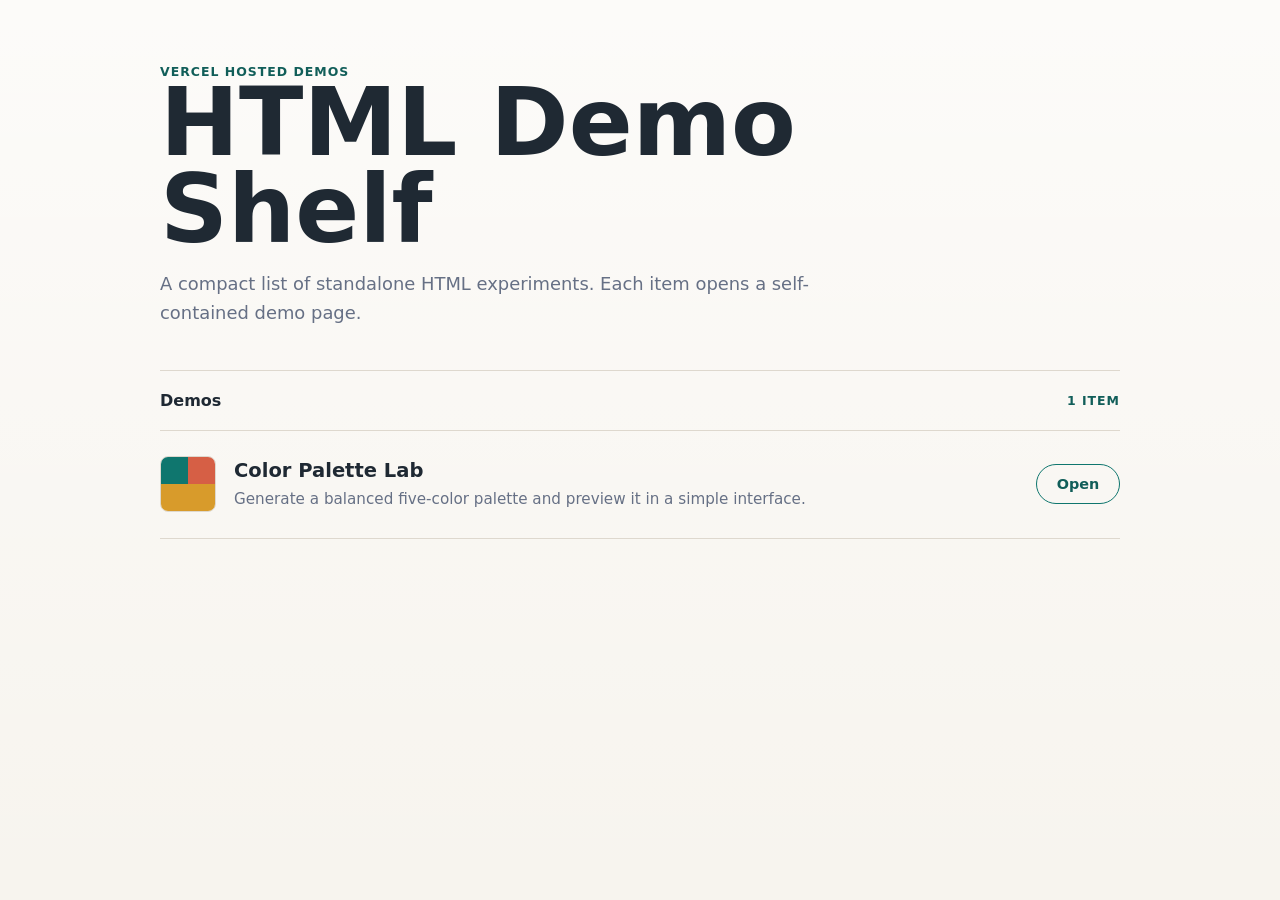
==== index.html @ b2cb9e9e "Create Vercel demo shelf" ====
<!doctype html>
<html lang="en">
  <head>
    <meta charset="utf-8">
    <meta name="viewport" content="width=device-width, initial-scale=1">
    <meta name="description" content="A curated index of standalone HTML demos.">
    <title>HTML Demo Shelf</title>
    <link rel="stylesheet" href="/styles.css">
  </head>
  <body>
    <main class="shell">
      <header class="masthead">
        <p class="eyebrow">Vercel hosted demos</p>
        <h1>HTML Demo Shelf</h1>
        <p class="intro">
          A compact list of standalone HTML experiments. Each item opens a self-contained demo page.
        </p>
      </header>

      <section class="demo-list" aria-labelledby="demo-list-title">
        <div class="section-heading">
          <h2 id="demo-list-title">Demos</h2>
          <span class="count">1 item</span>
        </div>

        <a class="demo-row" href="/demos/color-palette-lab/">
          <span class="demo-icon" aria-hidden="true">
            <span></span>
            <span></span>
            <span></span>
          </span>
          <span class="demo-copy">
            <strong>Color Palette Lab</strong>
            <small>Generate a balanced five-color palette and preview it in a simple interface.</small>
          </span>
          <span class="demo-action" aria-hidden="true">Open</span>
        </a>
      </section>
    </main>
  </body>
</html>
---- styles.css ----
:root {
  color-scheme: light;
  --bg: #f7f4ee;
  --surface: #ffffff;
  --ink: #1f2933;
  --muted: #667085;
  --line: #ded8ce;
  --accent: #0f766e;
  --accent-strong: #115e59;
  --coral: #d65f45;
  --gold: #d89b2b;
  --blue: #3a6ea5;
  font-family:
    Inter, ui-sans-serif, system-ui, -apple-system, BlinkMacSystemFont, "Segoe UI",
    sans-serif;
}

* {
  box-sizing: border-box;
}

body {
  min-height: 100vh;
  margin: 0;
  background:
    linear-gradient(180deg, rgba(255, 255, 255, 0.66), rgba(255, 255, 255, 0)),
    var(--bg);
  color: var(--ink);
}

a {
  color: inherit;
}

.shell {
  width: min(960px, calc(100% - 32px));
  margin: 0 auto;
  padding: 64px 0;
}

.masthead {
  max-width: 720px;
  padding-bottom: 42px;
}

.eyebrow,
.count {
  margin: 0;
  color: var(--accent-strong);
  font-size: 0.78rem;
  font-weight: 800;
  letter-spacing: 0.08em;
  text-transform: uppercase;
}

h1,
h2,
p {
  margin-top: 0;
}

h1 {
  margin-bottom: 16px;
  font-size: clamp(2.75rem, 8vw, 5.9rem);
  line-height: 0.92;
  letter-spacing: 0;
}

.intro {
  margin-bottom: 0;
  color: var(--muted);
  font-size: 1.12rem;
  line-height: 1.65;
}

.demo-list {
  border-top: 1px solid var(--line);
}

.section-heading {
  display: flex;
  align-items: center;
  justify-content: space-between;
  gap: 16px;
  padding: 20px 0;
  border-bottom: 1px solid var(--line);
}

.section-heading h2 {
  margin: 0;
  font-size: 1rem;
}

.demo-row {
  display: grid;
  grid-template-columns: 56px minmax(0, 1fr) auto;
  gap: 18px;
  align-items: center;
  min-height: 108px;
  padding: 20px 0;
  border-bottom: 1px solid var(--line);
  text-decoration: none;
}

.demo-row:focus-visible {
  outline: 3px solid rgba(15, 118, 110, 0.35);
  outline-offset: 8px;
}

.demo-row:hover .demo-action {
  background: var(--accent);
  color: #ffffff;
}

.demo-icon {
  display: grid;
  grid-template-columns: repeat(2, 1fr);
  grid-template-rows: repeat(2, 1fr);
  width: 56px;
  height: 56px;
  overflow: hidden;
  border: 1px solid var(--line);
  border-radius: 8px;
  background: var(--surface);
}

.demo-icon span:nth-child(1) {
  background: var(--accent);
}

.demo-icon span:nth-child(2) {
  background: var(--coral);
}

.demo-icon span:nth-child(3) {
  grid-column: span 2;
  background: var(--gold);
}

.demo-copy {
  display: grid;
  gap: 6px;
  min-width: 0;
}

.demo-copy strong {
  font-size: 1.22rem;
}

.demo-copy small {
  color: var(--muted);
  font-size: 0.95rem;
  line-height: 1.45;
}

.demo-action {
  display: inline-flex;
  align-items: center;
  justify-content: center;
  min-width: 84px;
  min-height: 40px;
  padding: 0 18px;
  border: 1px solid var(--accent);
  border-radius: 999px;
  color: var(--accent-strong);
  font-size: 0.9rem;
  font-weight: 750;
  transition:
    background 160ms ease,
    color 160ms ease;
}

@media (max-width: 640px) {
  .shell {
    width: min(100% - 24px, 960px);
    padding: 42px 0;
  }

  .demo-row {
    grid-template-columns: 48px minmax(0, 1fr);
  }

  .demo-icon {
    width: 48px;
    height: 48px;
  }

  .demo-action {
    grid-column: 2;
    width: fit-content;
  }
}
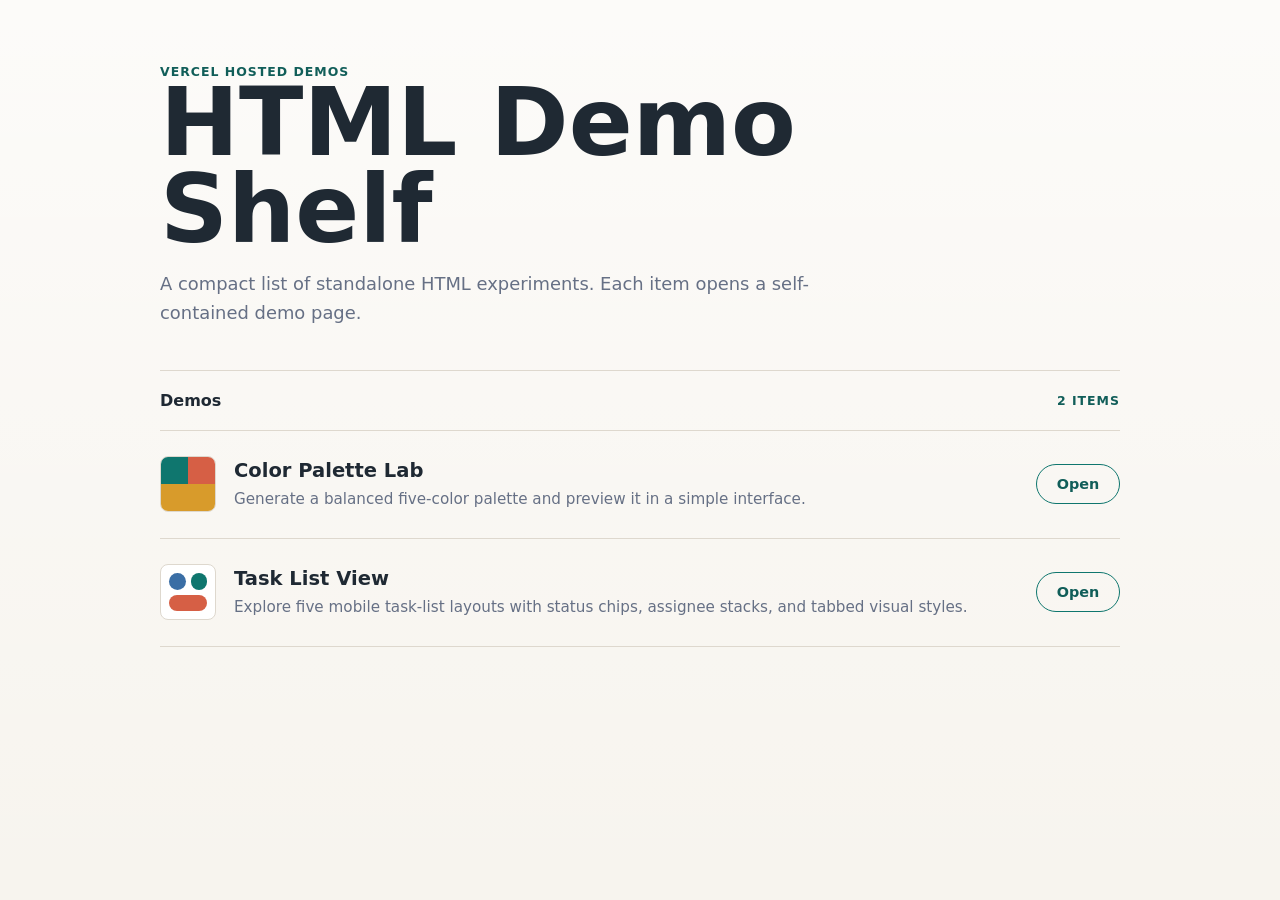
==== commit ee0e3e12: "Add task list view demo" ====
--- a/index.html
+++ b/index.html
@@ -20,7 +20,7 @@
       <section class="demo-list" aria-labelledby="demo-list-title">
         <div class="section-heading">
           <h2 id="demo-list-title">Demos</h2>
-          <span class="count">1 item</span>
+          <span class="count">2 items</span>
         </div>
 
         <a class="demo-row" href="/demos/color-palette-lab/">
@@ -35,6 +35,19 @@
           </span>
           <span class="demo-action" aria-hidden="true">Open</span>
         </a>
+
+        <a class="demo-row task-demo" href="/demos/task-list-view/">
+          <span class="demo-icon task-icon" aria-hidden="true">
+            <span></span>
+            <span></span>
+            <span></span>
+          </span>
+          <span class="demo-copy">
+            <strong>Task List View</strong>
+            <small>Explore five mobile task-list layouts with status chips, assignee stacks, and tabbed visual styles.</small>
+          </span>
+          <span class="demo-action" aria-hidden="true">Open</span>
+        </a>
       </section>
     </main>
   </body>
--- a/styles.css
+++ b/styles.css
@@ -137,6 +137,27 @@
   background: var(--gold);
 }
 
+.task-icon {
+  gap: 5px;
+  padding: 8px;
+}
+
+.task-icon span {
+  border-radius: 999px;
+}
+
+.task-icon span:nth-child(1) {
+  background: var(--blue);
+}
+
+.task-icon span:nth-child(2) {
+  background: var(--accent);
+}
+
+.task-icon span:nth-child(3) {
+  background: var(--coral);
+}
+
 .demo-copy {
   display: grid;
   gap: 6px;
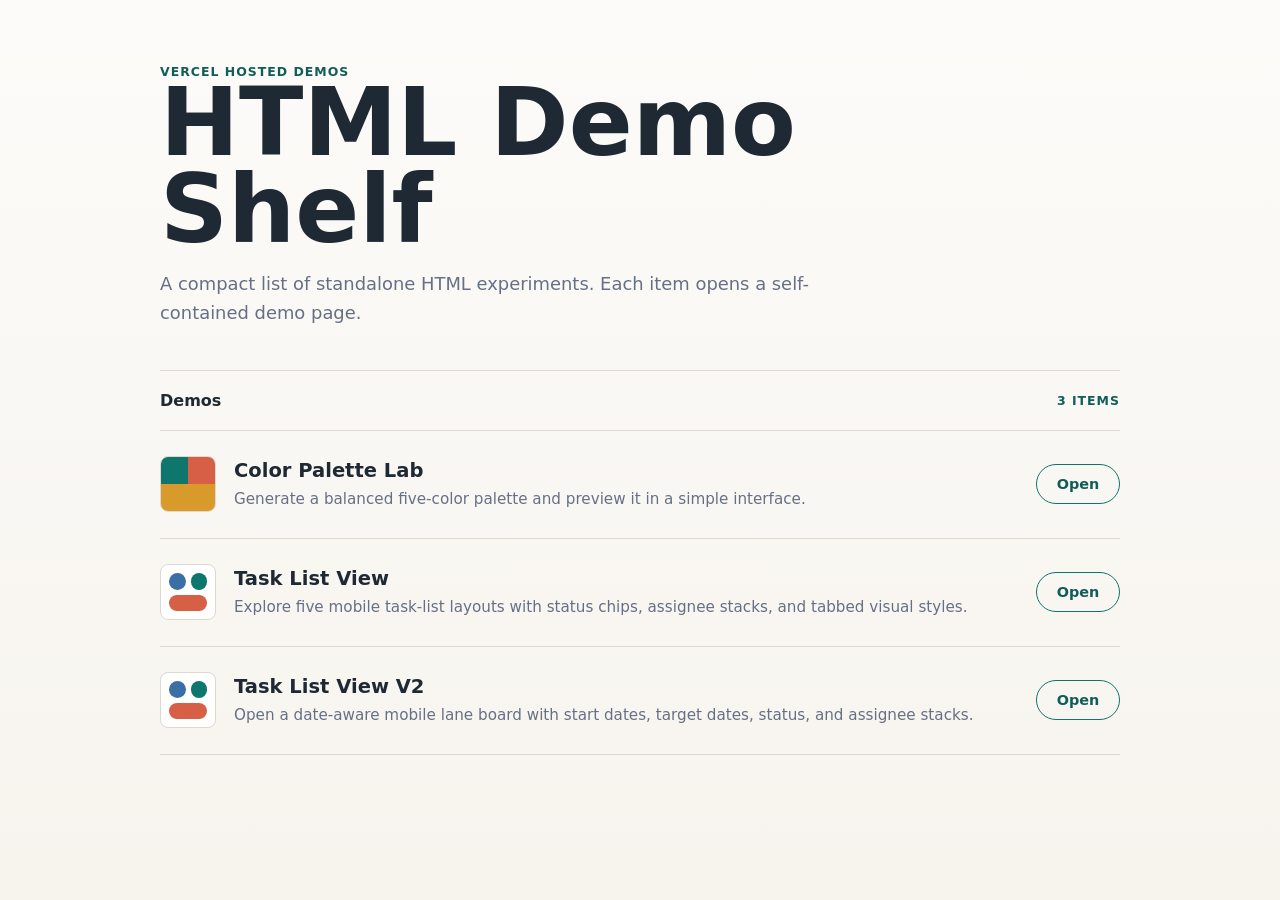
==== commit 35978c66: "Add date-aware task list v2 demo" ====
--- a/index.html
+++ b/index.html
@@ -20,7 +20,7 @@
       <section class="demo-list" aria-labelledby="demo-list-title">
         <div class="section-heading">
           <h2 id="demo-list-title">Demos</h2>
-          <span class="count">2 items</span>
+          <span class="count">3 items</span>
         </div>
 
         <a class="demo-row" href="/demos/color-palette-lab/">
@@ -48,6 +48,19 @@
           </span>
           <span class="demo-action" aria-hidden="true">Open</span>
         </a>
+
+        <a class="demo-row task-demo" href="/demos/task-list-view-v2/">
+          <span class="demo-icon task-icon" aria-hidden="true">
+            <span></span>
+            <span></span>
+            <span></span>
+          </span>
+          <span class="demo-copy">
+            <strong>Task List View V2</strong>
+            <small>Open a date-aware mobile lane board with start dates, target dates, status, and assignee stacks.</small>
+          </span>
+          <span class="demo-action" aria-hidden="true">Open</span>
+        </a>
       </section>
     </main>
   </body>
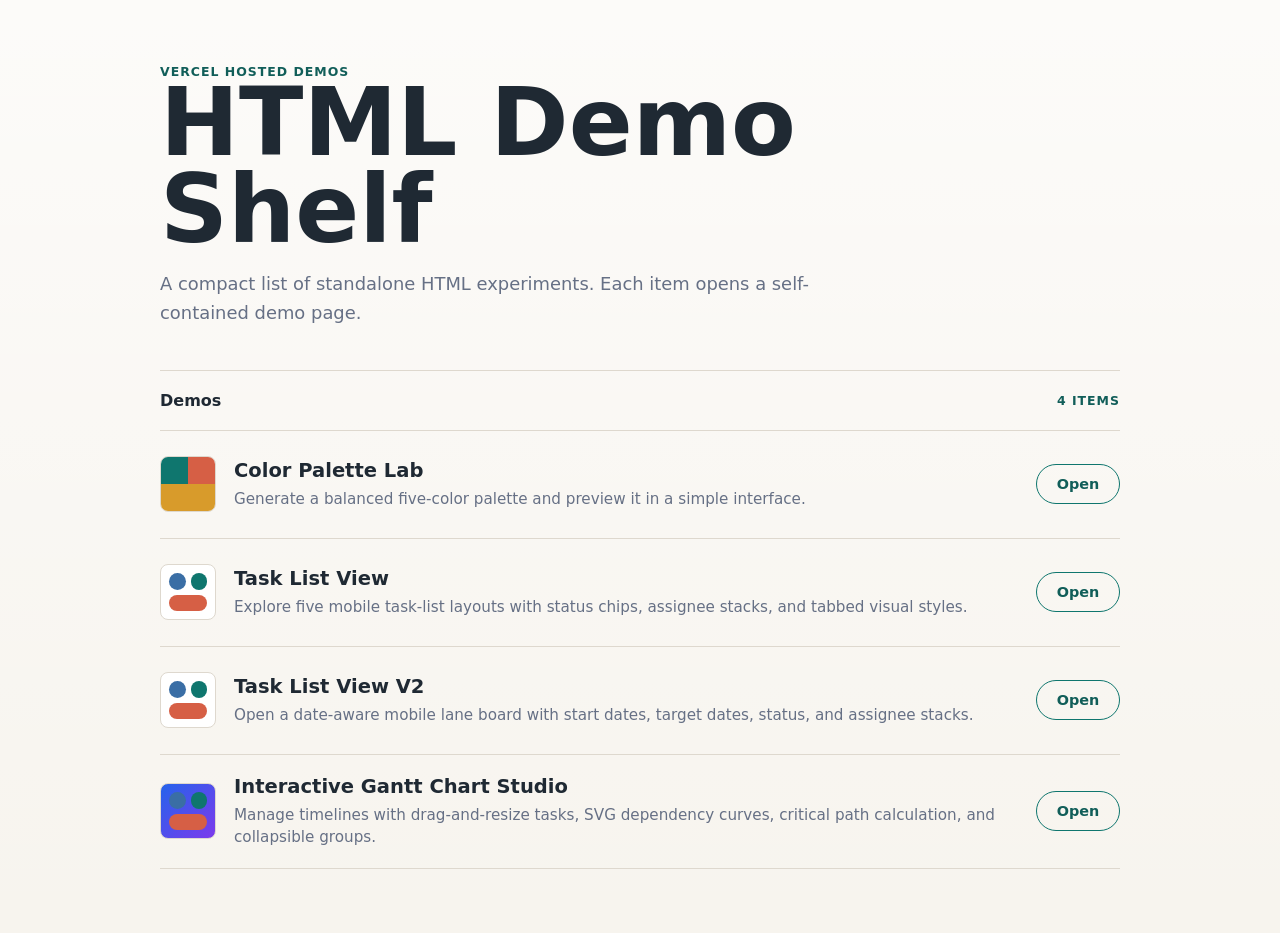
==== commit 15790316: "feat: add group bar design exploration and demo pages to gantt-chart gallery" ====
--- a/index.html
+++ b/index.html
@@ -20,7 +20,7 @@
       <section class="demo-list" aria-labelledby="demo-list-title">
         <div class="section-heading">
           <h2 id="demo-list-title">Demos</h2>
-          <span class="count">3 items</span>
+          <span class="count">4 items</span>
         </div>
 
         <a class="demo-row" href="/demos/color-palette-lab/">
@@ -61,6 +61,19 @@
           </span>
           <span class="demo-action" aria-hidden="true">Open</span>
         </a>
+
+        <a class="demo-row task-demo" href="/demos/gantt-chart/">
+          <span class="demo-icon task-icon" aria-hidden="true" style="background: linear-gradient(135deg, #2563eb, #7c3aed);">
+            <span></span>
+            <span></span>
+            <span></span>
+          </span>
+          <span class="demo-copy">
+            <strong>Interactive Gantt Chart Studio</strong>
+            <small>Manage timelines with drag-and-resize tasks, SVG dependency curves, critical path calculation, and collapsible groups.</small>
+          </span>
+          <span class="demo-action" aria-hidden="true">Open</span>
+        </a>
       </section>
     </main>
   </body>
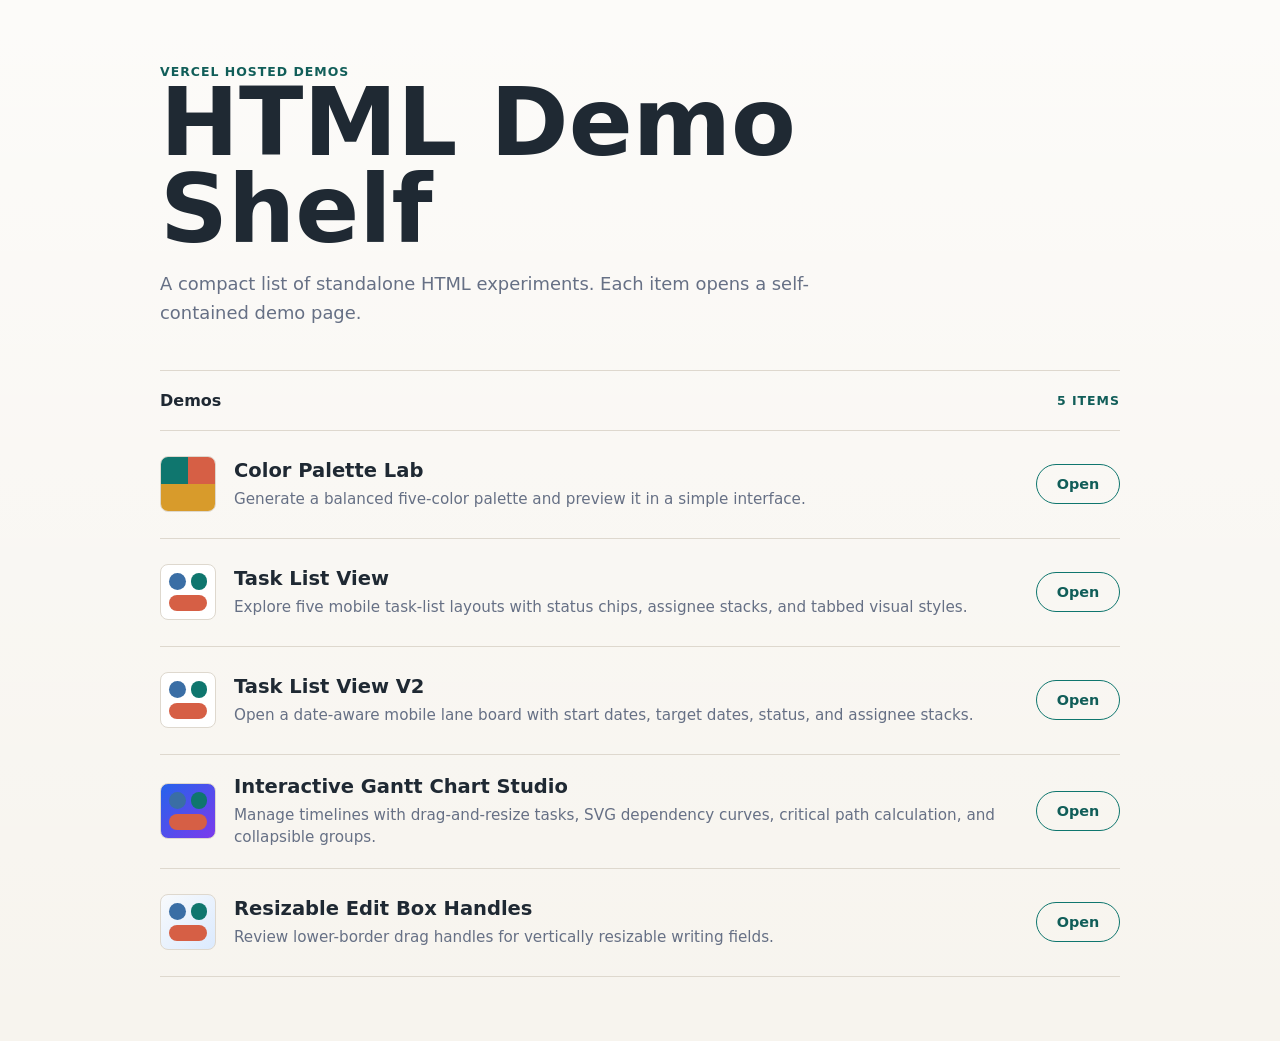
==== commit 9efb4f77: "Add resizable edit box handle demo" ====
--- a/index.html
+++ b/index.html
@@ -20,7 +20,7 @@
       <section class="demo-list" aria-labelledby="demo-list-title">
         <div class="section-heading">
           <h2 id="demo-list-title">Demos</h2>
-          <span class="count">4 items</span>
+          <span class="count">5 items</span>
         </div>
 
         <a class="demo-row" href="/demos/color-palette-lab/">
@@ -74,6 +74,19 @@
           </span>
           <span class="demo-action" aria-hidden="true">Open</span>
         </a>
+
+        <a class="demo-row task-demo" href="/demos/resizable-edit-box/">
+          <span class="demo-icon task-icon" aria-hidden="true" style="background: linear-gradient(135deg, #f8fafc, #dbeafe);">
+            <span></span>
+            <span></span>
+            <span></span>
+          </span>
+          <span class="demo-copy">
+            <strong>Resizable Edit Box Handles</strong>
+            <small>Review lower-border drag handles for vertically resizable writing fields.</small>
+          </span>
+          <span class="demo-action" aria-hidden="true">Open</span>
+        </a>
       </section>
     </main>
   </body>
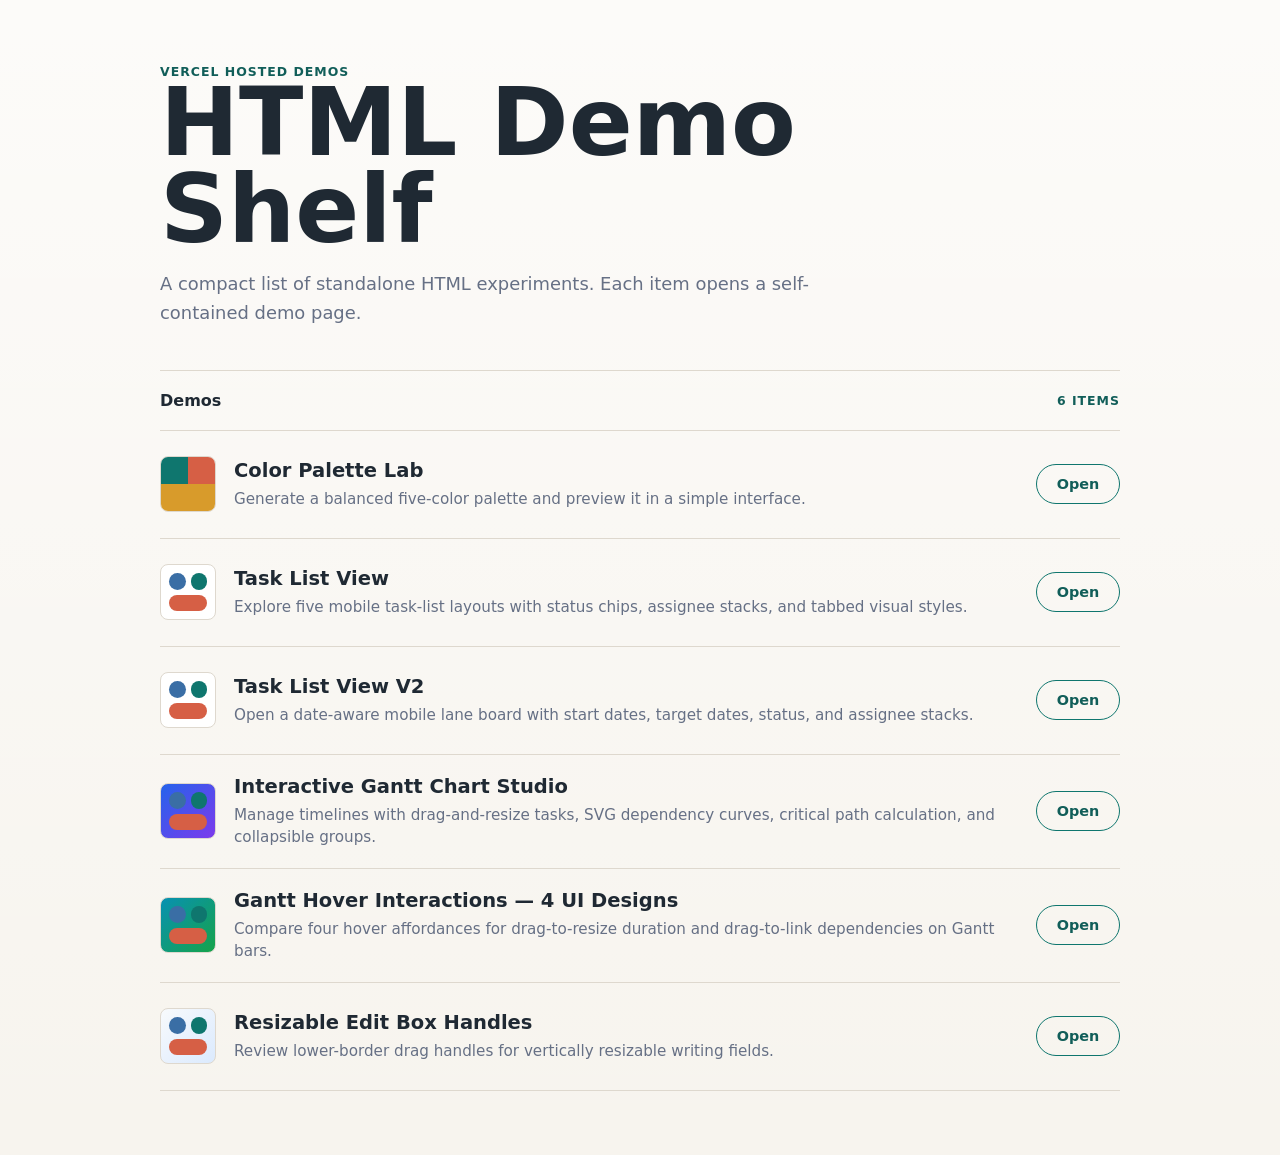
==== commit 7c59dffd: "add gantt bar resize and link demo" ====
--- a/index.html
+++ b/index.html
@@ -20,7 +20,7 @@
       <section class="demo-list" aria-labelledby="demo-list-title">
         <div class="section-heading">
           <h2 id="demo-list-title">Demos</h2>
-          <span class="count">5 items</span>
+          <span class="count">6 items</span>
         </div>
 
         <a class="demo-row" href="/demos/color-palette-lab/">
@@ -75,6 +75,19 @@
           <span class="demo-action" aria-hidden="true">Open</span>
         </a>
 
+        <a class="demo-row task-demo" href="/demos/gantt-chart/hover-features.html">
+          <span class="demo-icon task-icon" aria-hidden="true" style="background: linear-gradient(135deg, #0891b2, #16a34a);">
+            <span></span>
+            <span></span>
+            <span></span>
+          </span>
+          <span class="demo-copy">
+            <strong>Gantt Hover Interactions — 4 UI Designs</strong>
+            <small>Compare four hover affordances for drag-to-resize duration and drag-to-link dependencies on Gantt bars.</small>
+          </span>
+          <span class="demo-action" aria-hidden="true">Open</span>
+        </a>
+
         <a class="demo-row task-demo" href="/demos/resizable-edit-box/">
           <span class="demo-icon task-icon" aria-hidden="true" style="background: linear-gradient(135deg, #f8fafc, #dbeafe);">
             <span></span>
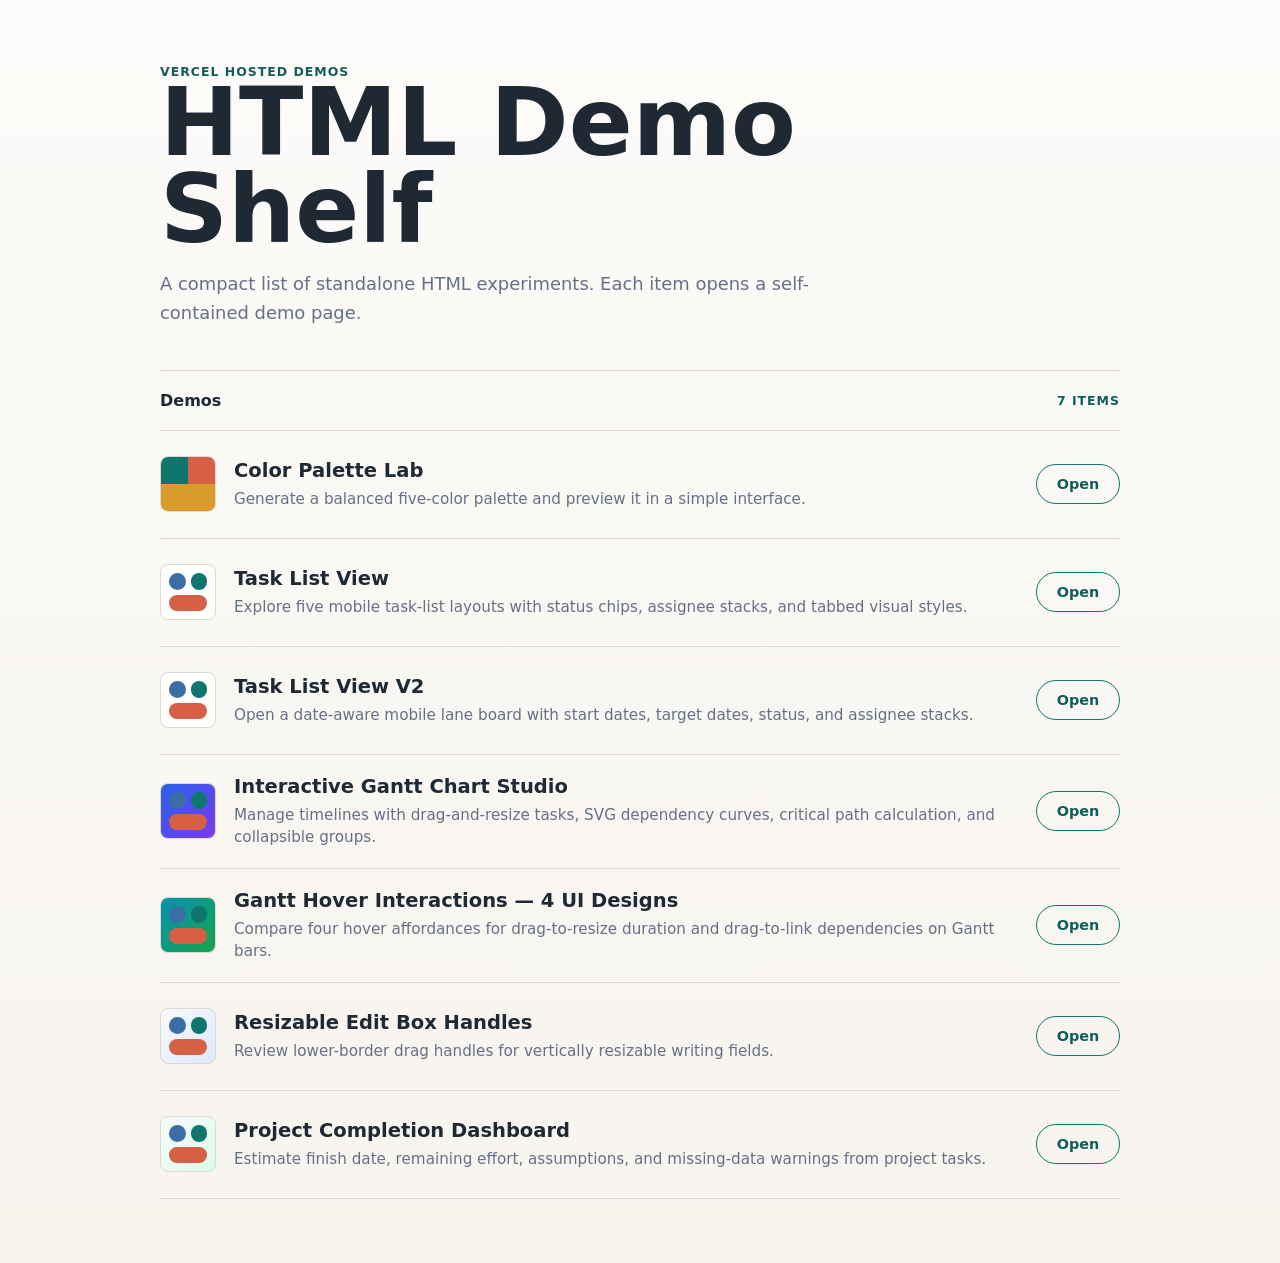
==== commit 9aef8b50: "Add project completion dashboard demo" ====
--- a/index.html
+++ b/index.html
@@ -20,7 +20,7 @@
       <section class="demo-list" aria-labelledby="demo-list-title">
         <div class="section-heading">
           <h2 id="demo-list-title">Demos</h2>
-          <span class="count">6 items</span>
+          <span class="count">7 items</span>
         </div>
 
         <a class="demo-row" href="/demos/color-palette-lab/">
@@ -100,6 +100,19 @@
           </span>
           <span class="demo-action" aria-hidden="true">Open</span>
         </a>
+
+        <a class="demo-row task-demo" href="/demos/project-dashboard/">
+          <span class="demo-icon task-icon" aria-hidden="true" style="background: linear-gradient(135deg, #f8fafc, #dcfce7);">
+            <span></span>
+            <span></span>
+            <span></span>
+          </span>
+          <span class="demo-copy">
+            <strong>Project Completion Dashboard</strong>
+            <small>Estimate finish date, remaining effort, assumptions, and missing-data warnings from project tasks.</small>
+          </span>
+          <span class="demo-action" aria-hidden="true">Open</span>
+        </a>
       </section>
     </main>
   </body>
